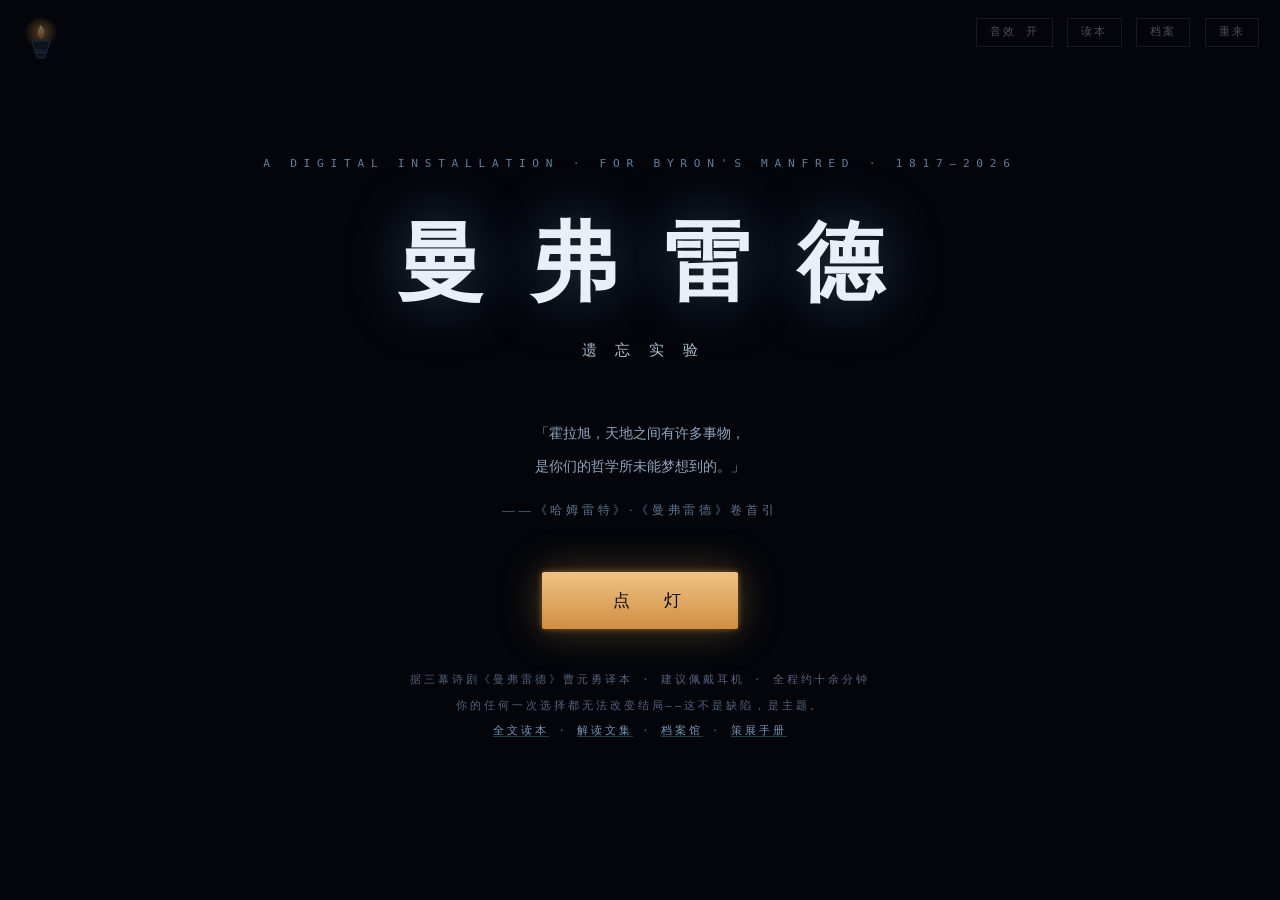
==== index.html @ 85517f80 "build: 装置/读本/文集/档案/策展手册 + 数据层与解析器" ====
<!DOCTYPE html>
<html lang="zh-CN">
<head>
<meta charset="UTF-8">
<meta name="viewport" content="width=device-width, initial-scale=1.0">
<title>曼弗雷德：遗忘实验 · 数字装置</title>
<meta name="description" content="以拜伦三幕诗剧《曼弗雷德》（曹元勇译）为底本的三幕交互数字装置：一次注定失败的遗忘实验。">
<link rel="stylesheet" href="assets/css/installation.css">
</head>
<body class="installation">

<canvas id="stage" aria-hidden="true"></canvas>
<div id="vignette" aria-hidden="true"></div>

<!-- 油灯 HUD -->
<div id="lamp-hud" aria-hidden="true">
  <svg viewBox="0 0 40 46" width="40" height="46">
    <defs>
      <radialGradient id="lh-halo" cx="50%" cy="42%" r="50%">
        <stop offset="0%" stop-color="#e8a24b" stop-opacity=".8"/>
        <stop offset="100%" stop-color="#e8a24b" stop-opacity="0"/>
      </radialGradient>
      <linearGradient id="lh-flame" x1="0" y1="1" x2="0" y2="0">
        <stop offset="0%" stop-color="#c96f2e"/>
        <stop offset="55%" stop-color="#eebb72"/>
        <stop offset="100%" stop-color="#f8e3ae"/>
      </linearGradient>
    </defs>
    <circle class="halo" cx="20" cy="18" r="17" fill="url(#lh-halo)"/>
    <path class="flame" d="M20 8 C24.6 14, 24.2 19, 20 22 C15.8 19, 15.4 14, 20 8 Z" fill="url(#lh-flame)"/>
    <path d="M11 24 h18 l-2.4 9 h-13.2 Z" fill="#1b2233" stroke="#41506b" stroke-width="1"/>
    <rect x="13" y="33" width="14" height="3" fill="#2a3450"/>
    <path d="M15 36 h10 l-1.4 5 h-7.2 Z" fill="#1b2233" stroke="#41506b" stroke-width="1"/>
  </svg>
</div>

<!-- HUD -->
<div id="hud">
  <button id="audio-toggle" class="hud-btn" type="button">音效 开</button>
  <a class="hud-btn" href="read.html">读本</a>
  <a class="hud-btn" href="atlas.html">档案</a>
  <button id="restart-btn" class="hud-btn" type="button">重来</button>
</div>

<!-- 竖排幕次 -->
<div id="scene-title" aria-live="polite"></div>

<!-- 剧场 -->
<main id="theater">
  <div id="text-column" aria-live="polite"></div>
</main>

<div id="choices" role="group" aria-label="选择"></div>
<div id="advance-hint">轻触 · 继续</div>

<!-- 入场门 -->
<div id="gate">
  <div class="eyebrow">A DIGITAL INSTALLATION · FOR BYRON'S MANFRED · 1817—2026</div>
  <h1>曼弗雷德</h1>
  <div class="sub">遗 忘 实 验</div>
  <p class="epigraph">
    「霍拉旭，天地之间有许多事物，<br>
    是你们的哲学所未能梦想到的。」
    <span class="src">——《哈姆雷特》·《曼弗雷德》卷首引</span>
  </p>
  <button id="light-btn" type="button">点 灯</button>
  <div class="fine">
    据三幕诗剧《曼弗雷德》曹元勇译本 · 建议佩戴耳机 · 全程约十余分钟<br>
    你的任何一次选择都无法改变结局——这不是缺陷，是主题。<br>
    <a href="read.html">全文读本</a> · <a href="essays.html">解读文集</a> · <a href="atlas.html">档案馆</a> · <a href="installation.html">策展手册</a>
  </div>
</div>

<script src="assets/js/audio.js"></script>
<script src="assets/js/scenes.js"></script>
<script src="assets/js/installation.js"></script>
</body>
</html>
---- assets/css/installation.css ----
/* ============================================================
   曼弗雷德：遗忘实验 —— 装置（夜世界）
   ============================================================ */
:root {
  --night: #0a1020;
  --snowlight: #dce6f2;
  --glacier: #7fa8c9;
  --lampflame: #e8a24b;
  --bloodstain: #a34a4a;
  --serif: "Noto Serif SC", "Songti SC", "STSong", "SimSun", serif;
  --mono: ui-monospace, "SF Mono", Menlo, Consolas, monospace;
}

* { box-sizing: border-box; }
html, body { height: 100%; }
body.installation {
  margin: 0;
  background: #04060c;
  color: var(--snowlight);
  font-family: var(--serif);
  overflow: hidden;
  -webkit-font-smoothing: antialiased;
}

#stage { position: fixed; inset: 0; display: block; }

/* 暗角 */
#vignette {
  position: fixed; inset: 0; pointer-events: none; z-index: 2;
  background: radial-gradient(ellipse at 50% 42%, transparent 52%, rgba(2,4,9,.55) 100%);
  transition: opacity 2s;
}
body.epilogue #vignette { background: radial-gradient(ellipse at 50% 45%, transparent 55%, rgba(90,104,128,.35) 100%); }

/* ---------- 剧场 ---------- */
#theater {
  position: fixed; inset: 0; z-index: 3;
  display: flex; flex-direction: column; align-items: center; justify-content: center;
  padding: 4.5rem 1.4rem 7.5rem;
}
#text-column {
  max-width: 36rem;
  width: 100%;
  text-align: center;
}
#text-column .who {
  font-family: var(--mono);
  font-size: .72rem;
  letter-spacing: .5em;
  color: var(--glacier);
  opacity: .85;
  margin: 1.6rem 0 .8rem;
}
#text-column .who.manfred { color: var(--lampflame); }
#text-column .ln {
  margin: 0 0 .55rem;
  font-size: 1.06rem;
  line-height: 2.15;
  letter-spacing: .12em;
  text-shadow: 0 0 18px rgba(10,16,32,.9);
  opacity: 0;
  transform: translateY(10px);
  animation: ln-in 1.1s cubic-bezier(.2,.7,.2,1) forwards;
}
@keyframes ln-in { to { opacity: 1; transform: translateY(0); } }

/* 台词变体 */
#text-column .ln.spirit { color: #b9cfe4; }
#text-column .ln.big {
  font-size: clamp(1.7rem, 5.4vw, 2.6rem);
  letter-spacing: .3em;
  line-height: 1.8;
  margin: 1.2rem 0;
  color: #f2e7d4;
  text-shadow: 0 0 34px rgba(232,162,75,.28), 0 0 4px rgba(232,162,75,.4);
}
#text-column .ln.curse { color: #d8a0a0; }
#text-column .ln.astarte {
  letter-spacing: .8em;
  font-size: 1.35rem;
  color: #e8eff8;
  animation-duration: 2.8s;
}
#text-column .ln.astarte-slow {
  letter-spacing: .4em;
  font-size: 1.1rem;
  color: #d5e1ef;
  animation-duration: 2.4s;
}
#text-column .ln.narr { color: #93a5bd; font-size: .95rem; letter-spacing: .2em; }
#text-column .ln.dirn { color: #64748f; font-size: .85rem; letter-spacing: .22em; margin: 1rem 0; }
#text-column .ln.whisper { color: #7d8fa8; font-size: .9rem; }
#text-column .ln.metaline { color: var(--lampflame); font-size: .92rem; letter-spacing: .24em; margin-top: 1.6rem; }
#text-column .gap { height: 1.1rem; }

/* 竖排幕次标题 */
#scene-title {
  position: fixed;
  top: 5.2rem; right: 1.6rem;
  z-index: 4;
  writing-mode: vertical-rl;
  letter-spacing: .7em;
  font-size: 1.5rem;
  color: rgba(220,230,242,.4);
  opacity: 0;
  transition: opacity 1.6s ease;
  pointer-events: none;
}
#scene-title.show { opacity: 1; }
#scene-title .place {
  margin-top: 1.4rem;
  font-size: .72rem;
  letter-spacing: .4em;
  color: rgba(127,168,201,.5);
}

/* ---------- 选择（脚灯） ---------- */
#choices {
  position: fixed;
  left: 0; right: 0; bottom: 5.6rem;
  z-index: 5;
  display: none;
  flex-wrap: wrap;
  gap: 1rem;
  justify-content: center;
  align-items: center;
  padding: 0 1.4rem;
}
#choices.show { display: flex; animation: choices-in .9s ease both; }
@keyframes choices-in { from { opacity: 0; transform: translateY(14px); } to { opacity: 1; transform: none; } }
#choices button {
  font-family: var(--serif);
  font-size: .95rem;
  letter-spacing: .3em;
  color: #cfdcec;
  background: rgba(10,16,32,.55);
  border: 1px solid rgba(150,172,205,.35);
  padding: .8rem 1.7rem .8rem 2rem;
  cursor: pointer;
  position: relative;
  transition: border-color .3s, color .3s, box-shadow .3s, transform .3s;
}
#choices button:hover, #choices button:focus-visible {
  border-color: var(--lampflame);
  color: #f2e7d4;
  box-shadow: 0 0 24px rgba(232,162,75,.18);
  outline: none;
}
#choices button.reject { border-color: rgba(232,162,75,.55); }
#choices button.kneel { color: #b8c4d6; }
#choices button.ash {
  pointer-events: none;
  animation: to-ash 1.1s ease forwards;
}
@keyframes to-ash {
  30% { border-color: rgba(200,140,90,.8); color: #e8b784; }
  100% {
    opacity: 0;
    transform: translateY(10px) scale(.94);
    filter: blur(3px) grayscale(1);
    letter-spacing: .6em;
  }
}
/* 按住反抗 */
#choices button.hold { min-width: 15rem; }
#choices button.hold .bar {
  position: absolute; left: 0; bottom: 0; height: 2px; width: 0%;
  background: var(--lampflame);
  box-shadow: 0 0 12px rgba(232,162,75,.6);
  transition: width .1s linear;
}

/* 点击推进提示 */
#advance-hint {
  position: fixed; bottom: 2.2rem; left: 0; right: 0;
  text-align: center; z-index: 5;
  font-size: .74rem; letter-spacing: .5em; color: rgba(127,168,201,.55);
  opacity: 0;
  transition: opacity .8s ease;
  pointer-events: none;
}
#advance-hint.show { animation: hint-breathe 3s ease-in-out infinite; }
@keyframes hint-breathe { 0%,100% { opacity: .25; } 50% { opacity: .8; } }

/* ---------- HUD ---------- */
#hud {
  position: fixed; top: 1.1rem; right: 1.3rem; z-index: 6;
  display: flex; align-items: center; gap: .9rem;
}
#hud .hud-btn {
  background: transparent; border: 1px solid rgba(150,172,205,.28);
  color: rgba(207,220,236,.75);
  font-family: var(--mono);
  font-size: .68rem; letter-spacing: .22em;
  padding: .42rem .8rem;
  cursor: pointer;
  transition: border-color .3s, color .3s;
}
#hud .hud-btn:hover { border-color: rgba(232,162,75,.6); color: #f2e7d4; }
#hud a.hud-btn { text-decoration: none; }
#lamp-hud {
  position: fixed; top: 1.05rem; left: 1.3rem; z-index: 6;
  width: 40px; height: 46px; pointer-events: none;
}
#lamp-hud .flame { transform-origin: 50% 100%; animation: flame-sway 2.4s ease-in-out infinite; }
#lamp-hud .halo { animation: halo-pulse 2.4s ease-in-out infinite; }
#lamp-hud.dying .flame, #lamp-hud.dying .halo { animation: none; }
@keyframes flame-sway { 0%,100% { transform: scaleY(1) scaleX(1); } 50% { transform: scaleY(1.12) scaleX(.9); } }
@keyframes halo-pulse { 0%,100% { opacity: .5; } 50% { opacity: .95; } }

/* ---------- 入场门（gate） ---------- */
#gate {
  position: fixed; inset: 0; z-index: 10;
  display: flex; flex-direction: column;
  align-items: center; justify-content: center;
  text-align: center;
  padding: 2rem 1.4rem;
  background: rgba(4,6,12,.55);
  transition: opacity 1.8s ease, visibility 1.8s;
}
#gate.hidden { opacity: 0; visibility: hidden; }
#gate .eyebrow {
  font-family: var(--mono); font-size: .7rem; letter-spacing: .6em;
  color: rgba(127,168,201,.75); margin-bottom: 2.2rem;
}
#gate h1 {
  margin: 0 0 1.1rem;
  font-size: clamp(3rem, 11vw, 5.4rem);
  font-weight: 700;
  letter-spacing: .55em; text-indent: .55em;
  color: #e9eff8;
  text-shadow: 0 0 60px rgba(127,168,201,.35);
}
#gate .sub {
  font-size: .95rem; letter-spacing: .5em; text-indent: .5em;
  color: rgba(207,220,236,.85); margin-bottom: 2.6rem;
}
#gate .epigraph {
  max-width: 30em; font-size: .9rem; line-height: 2.3; color: #93a5bd;
  margin-bottom: 3rem;
}
#gate .epigraph .src { display: block; margin-top: .8rem; font-size: .78rem; letter-spacing: .3em; color: #64748f; }
#gate #light-btn {
  font-family: var(--serif);
  font-size: 1.05rem;
  letter-spacing: .9em; text-indent: .9em;
  color: #0a0d14;
  background: linear-gradient(180deg, #f0c284, #cf8f42);
  border: none;
  padding: 1.05rem 2.6rem 1.05rem 3.5rem;
  cursor: pointer;
  border-radius: 2px;
  box-shadow: 0 0 40px rgba(232,162,75,.35), 0 0 6px rgba(232,162,75,.5);
  transition: transform .3s, box-shadow .3s;
}
#gate #light-btn:hover, #gate #light-btn:focus-visible {
  transform: translateY(-2px);
  box-shadow: 0 0 60px rgba(232,162,75,.5), 0 0 8px rgba(232,162,75,.7);
  outline: none;
}
#gate .fine {
  margin-top: 2.4rem;
  font-family: var(--mono); font-size: .66rem; letter-spacing: .28em;
  color: rgba(100,116,143,.85); line-height: 2.4;
}
#gate .fine a { color: rgba(127,168,201,.9); text-decoration: none; border-bottom: 1px solid rgba(127,168,201,.3); }

/* ---------- 终幕白场 ---------- */
body.epilogue #text-column .ln { color: #3d4a5e; text-shadow: none; }
body.epilogue #text-column .ln.metaline { color: #7a5a30; }
body.epilogue #scene-title { color: rgba(60,76,100,.5); }

/* 忘却按钮的失败 */
#choices button.forget { border-color: rgba(160,190,220,.5); }
#choices button.forget.fail {
  animation: forget-fail 1.2s ease forwards;
}
@keyframes forget-fail {
  0% { transform: translateX(0); }
  18% { transform: translateX(-7px); }
  36% { transform: translateX(6px); }
  54% { transform: translateX(-4px); }
  72% { transform: translateX(3px); }
  100% { transform: translateX(0); opacity: .55; }
}

/* 崩落效果（第七精灵） */
body.collapse #theater {
  animation: theater-collapse 2.4s cubic-bezier(.5,0,.8,.4) forwards;
}
@keyframes theater-collapse {
  0% { filter: none; transform: none; }
  35% { filter: blur(1.5px); transform: translateY(6px) rotate(.4deg); }
  100% { filter: blur(6px) brightness(.4); transform: translateY(70px) rotate(2deg); }
}

/* 尊重减弱动效 */
@media (prefers-reduced-motion: reduce) {
  #text-column .ln { animation-duration: .01s; animation-delay: 0s !important; transform: none; }
  #choices.show { animation: none; }
  #lamp-hud .flame, #lamp-hud .halo { animation: none; }
  body.collapse #theater { animation: none; filter: brightness(.5); }
}

/* 小屏 */
@media (max-width: 640px) {
  #scene-title { display: none; }
  #theater { padding: 4rem 1.1rem 8rem; }
  #text-column .ln { font-size: .98rem; }
}
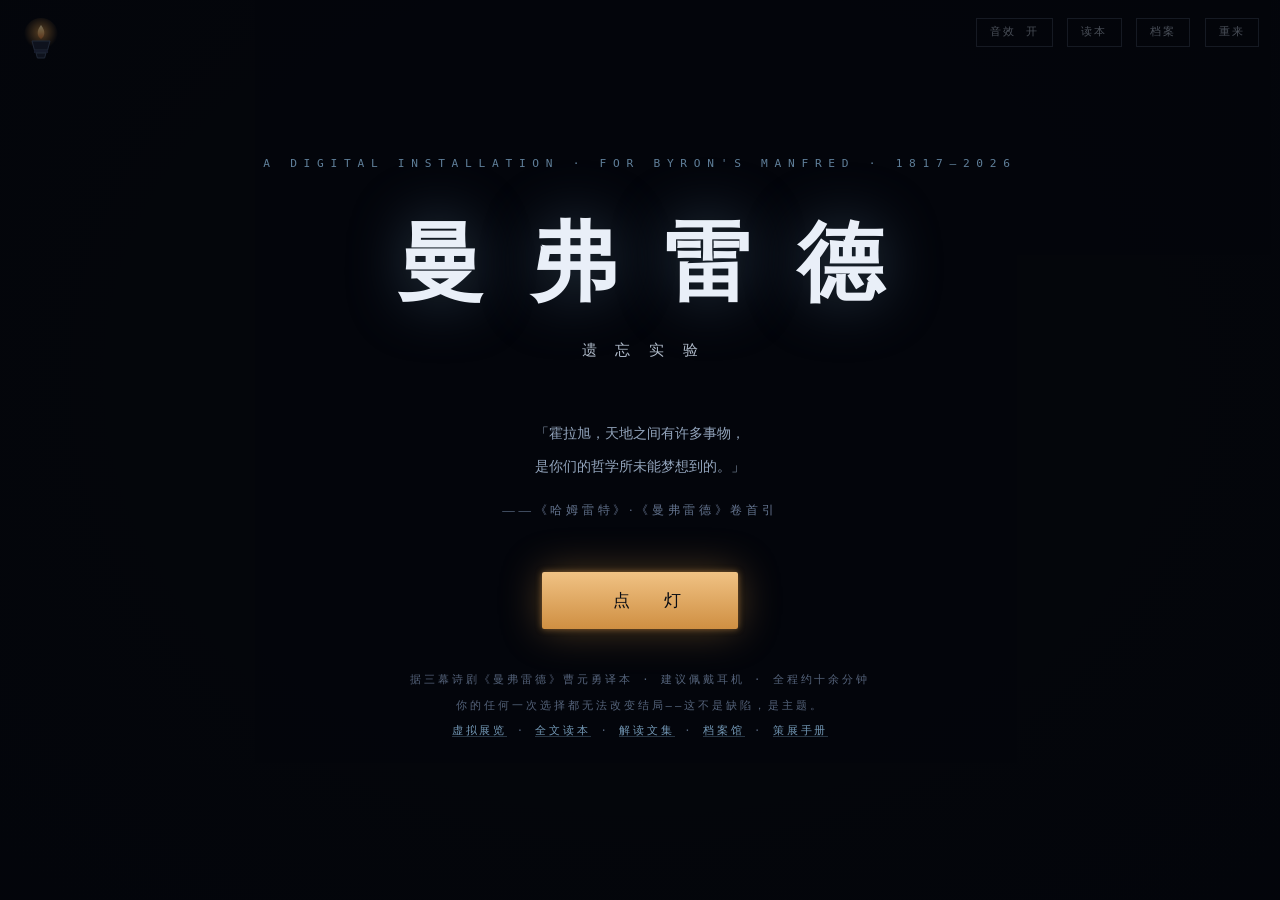
==== commit e124ac1f: "feat: 虚拟展览《午夜，一盏灯》——十厅可步入展线（2.5D引擎+灯卡+展线平面图），全站导航接入" ====
--- a/index.html
+++ b/index.html
@@ -67,7 +67,7 @@
   <div class="fine">
     据三幕诗剧《曼弗雷德》曹元勇译本 · 建议佩戴耳机 · 全程约十余分钟<br>
     你的任何一次选择都无法改变结局——这不是缺陷，是主题。<br>
-    <a href="read.html">全文读本</a> · <a href="essays.html">解读文集</a> · <a href="atlas.html">档案馆</a> · <a href="installation.html">策展手册</a>
+    <a href="exhibition.html">虚拟展览</a> · <a href="read.html">全文读本</a> · <a href="essays.html">解读文集</a> · <a href="atlas.html">档案馆</a> · <a href="installation.html">策展手册</a>
   </div>
 </div>
 
--- a/assets/css/installation.css
+++ b/assets/css/installation.css
@@ -205,6 +205,8 @@
 #lamp-hud .flame { transform-origin: 50% 100%; animation: flame-sway 2.4s ease-in-out infinite; }
 #lamp-hud .halo { animation: halo-pulse 2.4s ease-in-out infinite; }
 #lamp-hud.dying .flame, #lamp-hud.dying .halo { animation: none; }
+#lamp-hud.dying .flame { opacity: .12; }
+#lamp-hud.dying .halo { opacity: 0; }
 @keyframes flame-sway { 0%,100% { transform: scaleY(1) scaleX(1); } 50% { transform: scaleY(1.12) scaleX(.9); } }
 @keyframes halo-pulse { 0%,100% { opacity: .5; } 50% { opacity: .95; } }
 
@@ -269,6 +271,18 @@
 body.epilogue #text-column .ln { color: #3d4a5e; text-shadow: none; }
 body.epilogue #text-column .ln.metaline { color: #7a5a30; }
 body.epilogue #scene-title { color: rgba(60,76,100,.5); }
+body.epilogue #choices button {
+  color: #3d4a5e;
+  border-color: rgba(60,74,98,.55);
+  background: rgba(255,255,255,.5);
+}
+body.epilogue #choices button.reject { border-color: rgba(122,90,48,.7); color: #5a3f1e; }
+body.epilogue #choices button:hover, body.epilogue #choices button:focus-visible {
+  border-color: #a86f33; color: #2c3648; box-shadow: 0 0 18px rgba(168,111,51,.25);
+}
+body.epilogue #advance-hint { color: rgba(90,104,128,.7); }
+body.epilogue #hud .hud-btn { color: #55617a; border-color: rgba(60,74,98,.4); }
+body.epilogue #hud a.hud-btn { color: #55617a; }
 
 /* 忘却按钮的失败 */
 #choices button.forget { border-color: rgba(160,190,220,.5); }
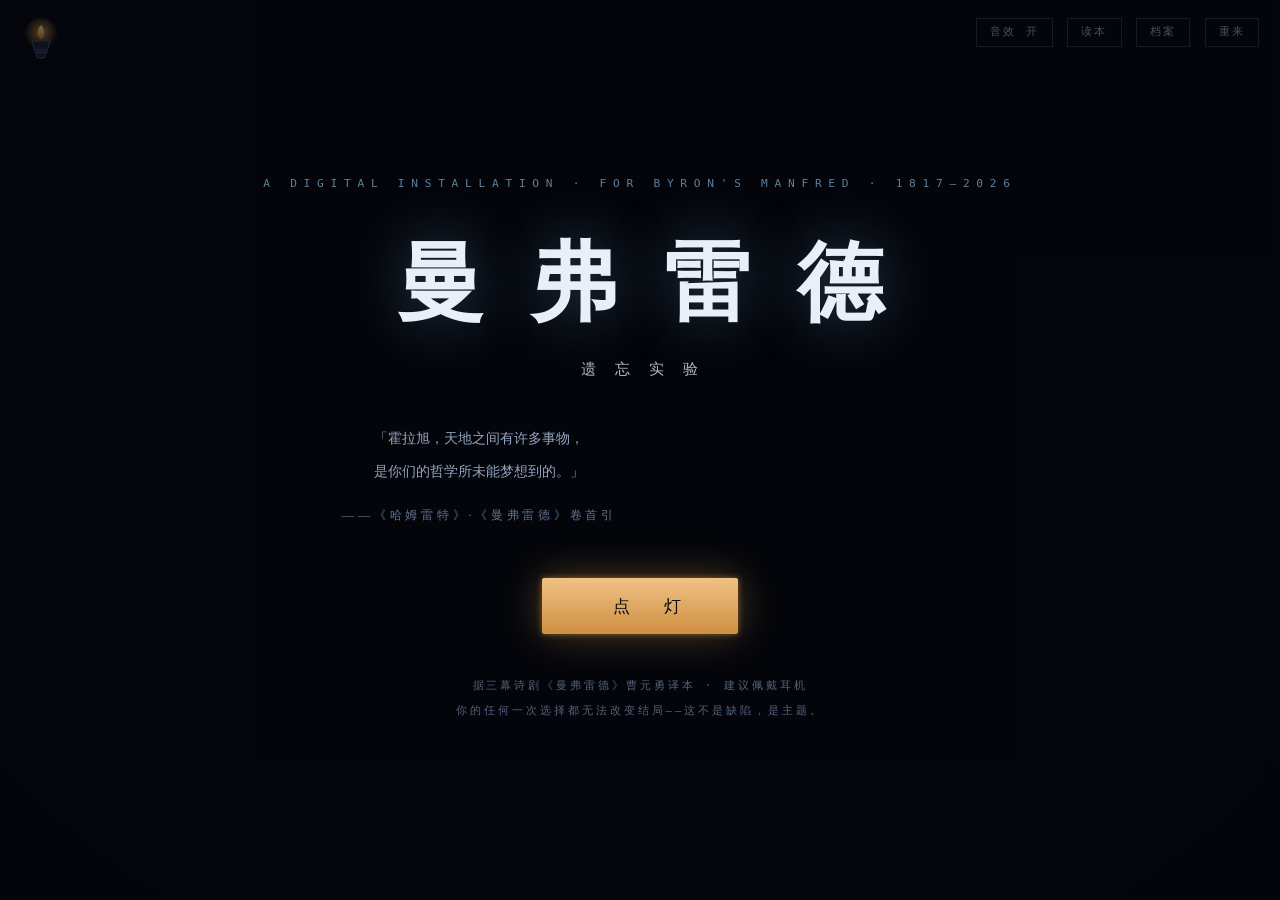
==== commit adf2ca9d: "refactor!: 第一性原理重构——首页即门厅（点灯→剧场/展馆双门+文献室），策展手册归档为 docs 方案并从站点移除" ====
--- a/index.html
+++ b/index.html
@@ -53,21 +53,49 @@
 <div id="choices" role="group" aria-label="选择"></div>
 <div id="advance-hint">轻触 · 继续</div>
 
-<!-- 入场门 -->
+<!-- 入场门：点灯 → 门厅 -->
 <div id="gate">
-  <div class="eyebrow">A DIGITAL INSTALLATION · FOR BYRON'S MANFRED · 1817—2026</div>
-  <h1>曼弗雷德</h1>
-  <div class="sub">遗 忘 实 验</div>
-  <p class="epigraph">
-    「霍拉旭，天地之间有许多事物，<br>
-    是你们的哲学所未能梦想到的。」
-    <span class="src">——《哈姆雷特》·《曼弗雷德》卷首引</span>
-  </p>
-  <button id="light-btn" type="button">点 灯</button>
-  <div class="fine">
-    据三幕诗剧《曼弗雷德》曹元勇译本 · 建议佩戴耳机 · 全程约十余分钟<br>
-    你的任何一次选择都无法改变结局——这不是缺陷，是主题。<br>
-    <a href="exhibition.html">虚拟展览</a> · <a href="read.html">全文读本</a> · <a href="essays.html">解读文集</a> · <a href="atlas.html">档案馆</a> · <a href="installation.html">策展手册</a>
+  <div id="gate-front">
+    <div class="eyebrow">A DIGITAL INSTALLATION · FOR BYRON'S MANFRED · 1817—2026</div>
+    <h1>曼弗雷德</h1>
+    <div class="sub">遗 忘 实 验</div>
+    <p class="epigraph">
+      「霍拉旭，天地之间有许多事物，<br>
+      是你们的哲学所未能梦想到的。」
+      <span class="src">——《哈姆雷特》·《曼弗雷德》卷首引</span>
+    </p>
+    <button id="light-btn" type="button">点 灯</button>
+    <div class="fine">
+      据三幕诗剧《曼弗雷德》曹元勇译本 · 建议佩戴耳机<br>
+      你的任何一次选择都无法改变结局——这不是缺陷，是主题。
+    </div>
+  </div>
+
+  <div id="foyer" class="hidden">
+    <div class="eyebrow">门 厅 · 灯 已 点 亮</div>
+    <p class="thesis">
+      同一部诗剧的两次空间化——一次在时间里发生，一次在空间里重演。<br>
+      两扇门通向同一个结局：你的任何选择都无法改变它。
+    </p>
+    <div class="doors">
+      <a class="door" id="door-theater" href="#theater-door">
+        <span class="door-no">其一 · 剧场</span>
+        <span class="door-name">遗忘实验</span>
+        <span class="door-desc">三幕交互叙事 · 生成音景<br>约十余分钟 · 灯焰伴你至终幕</span>
+        <span class="door-go">入 戏</span>
+      </a>
+      <a class="door door-museum" id="door-museum" href="exhibition.html">
+        <span class="door-no">其二 · 展馆</span>
+        <span class="door-name">午夜，一盏灯</span>
+        <span class="door-desc">九厅展线 · 随行灯卡逐厅变暗<br>约 15–20 分钟 · 脚印留在雪里</span>
+        <span class="door-go">步 入</span>
+      </a>
+    </div>
+    <div class="wing">
+      <a href="read.html">读本<span>曹元勇译全剧 · 联动目次</span></a>
+      <a href="essays.html">文集<span>六篇解读</span></a>
+      <a href="atlas.html">档案<span>两百年回声</span></a>
+    </div>
   </div>
 </div>
 
--- a/assets/css/installation.css
+++ b/assets/css/installation.css
@@ -322,3 +322,77 @@
   #theater { padding: 4rem 1.1rem 8rem; }
   #text-column .ln { font-size: .98rem; }
 }
+
+/* ---------- 门厅（点灯后） ---------- */
+#gate-front { transition: opacity 1s ease; }
+#gate-front.veiled { opacity: 0; pointer-events: none; }
+#gate.lit { background: rgba(4,6,12,.42); }
+#foyer { display: flex; flex-direction: column; align-items: center; }
+#foyer.hidden { display: none; }
+#foyer .eyebrow {
+  font-family: var(--mono); font-size: .68rem; letter-spacing: .5em;
+  color: rgba(232,162,75,.85); margin-bottom: 1.6rem;
+  animation: ln-in 1.4s ease both;
+}
+#foyer .thesis {
+  margin: 0 0 2.4rem; font-size: .92rem; line-height: 2.2;
+  letter-spacing: .12em; color: #93a5bd; max-width: 34em;
+  animation: ln-in 1.6s .2s ease both;
+}
+#foyer .doors { display: flex; gap: 1.6rem; justify-content: center; flex-wrap: wrap; }
+#foyer .door {
+  display: flex; flex-direction: column; align-items: center; gap: .55rem;
+  width: 15.5rem; padding: 2.1rem 1.4rem 1.6rem;
+  text-decoration: none; position: relative;
+  background: linear-gradient(180deg, rgba(10,16,32,.55), rgba(6,9,16,.75));
+  border: 1px solid rgba(150,172,205,.3);
+  transition: border-color .35s, box-shadow .35s, transform .35s;
+  animation: ln-in 1.6s .45s ease both;
+}
+#foyer .door::before {
+  content: ""; position: absolute; left: 0; top: 0; bottom: 0; width: 2px;
+  background: linear-gradient(180deg, rgba(232,162,75,.9), rgba(232,162,75,.1));
+}
+#foyer .door-museum::before {
+  background: linear-gradient(180deg, rgba(127,168,201,.9), rgba(127,168,201,.1));
+}
+#foyer .door:hover, #foyer .door:focus-visible {
+  border-color: rgba(232,162,75,.6);
+  box-shadow: 0 0 40px rgba(232,162,75,.14), inset 0 0 30px rgba(232,162,75,.05);
+  transform: translateY(-3px);
+  outline: none;
+}
+#foyer .door-museum:hover, #foyer .door-museum:focus-visible {
+  border-color: rgba(127,168,201,.65);
+  box-shadow: 0 0 40px rgba(127,168,201,.16), inset 0 0 30px rgba(127,168,201,.05);
+}
+#foyer .door-no { font-family: var(--mono); font-size: .66rem; letter-spacing: .4em; color: #64748f; }
+#foyer .door-name { font-size: 1.5rem; letter-spacing: .34em; text-indent: .34em; color: #e9eff8; font-weight: 700; }
+#foyer .door-desc { font-size: .76rem; line-height: 1.9; letter-spacing: .14em; color: #7d8fa8; text-align: center; }
+#foyer .door-go {
+  margin-top: .9rem; font-size: .84rem; letter-spacing: .5em; text-indent: .5em;
+  color: var(--lampflame); border: 1px solid rgba(232,162,75,.4); padding: .5rem 1.1rem;
+  transition: background .3s, color .3s;
+}
+#foyer .door-museum .door-go { color: var(--glacier); border-color: rgba(127,168,201,.4); }
+#foyer .door:hover .door-go { background: rgba(232,162,75,.12); }
+#foyer .door-museum:hover .door-go { background: rgba(127,168,201,.12); }
+#foyer .wing {
+  margin-top: 2.3rem; display: flex; gap: 2.2rem; flex-wrap: wrap; justify-content: center;
+  animation: ln-in 1.6s .7s ease both;
+}
+#foyer .wing a {
+  display: flex; flex-direction: column; gap: .15rem; text-decoration: none;
+  font-size: .95rem; letter-spacing: .3em; color: #cfdcec;
+  border-bottom: 1px solid rgba(150,172,205,.25); padding-bottom: .35rem;
+  transition: color .3s, border-color .3s;
+}
+#foyer .wing a span { font-size: .68rem; letter-spacing: .18em; color: #64748f; }
+#foyer .wing a:hover { color: var(--lampflame); border-color: rgba(232,162,75,.5); }
+@media (prefers-reduced-motion: reduce) {
+  #foyer .eyebrow, #foyer .thesis, #foyer .door, #foyer .wing { animation: none; }
+}
+@media (max-width: 700px) {
+  #foyer .doors { flex-direction: column; align-items: center; }
+  #foyer .wing { gap: 1.2rem; }
+}
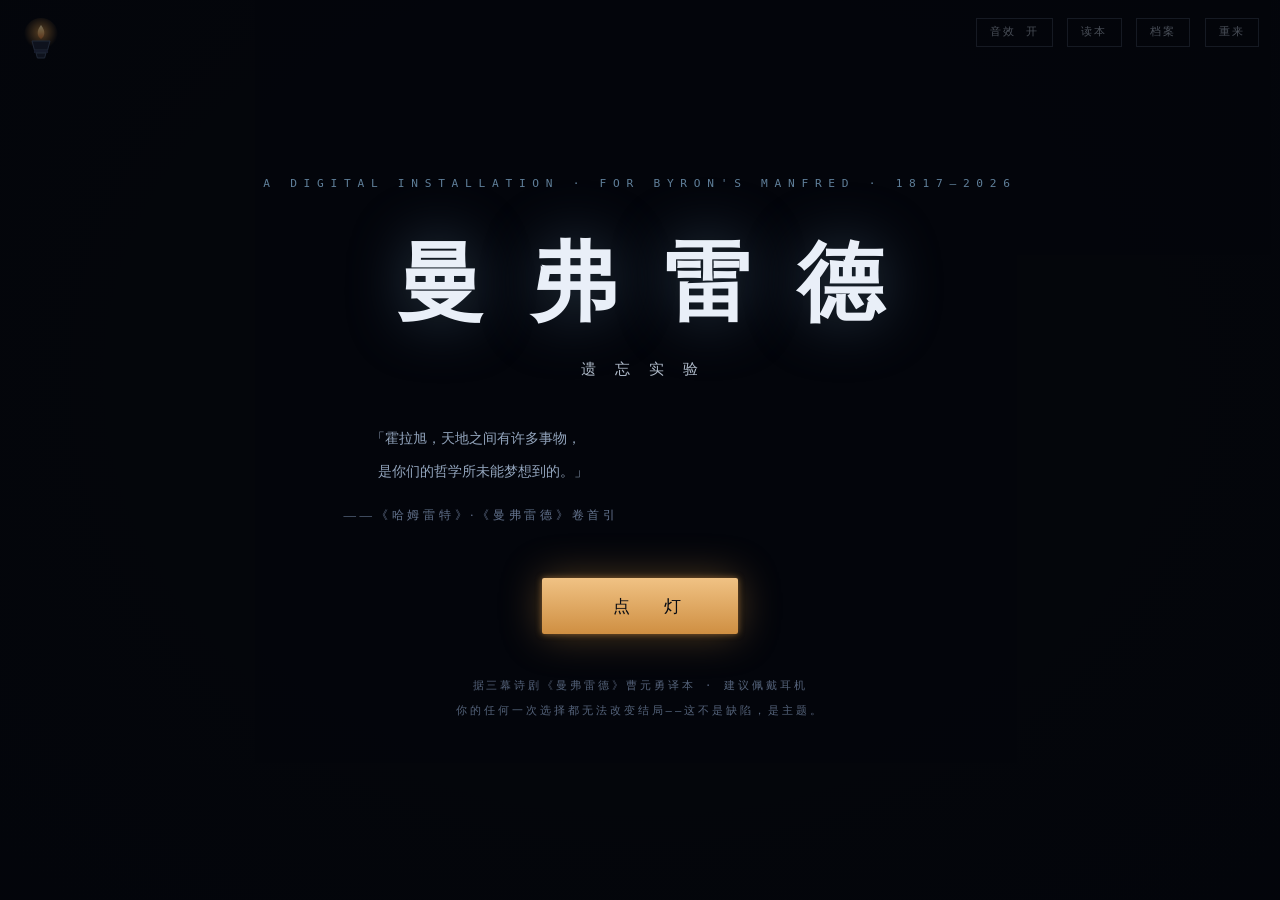
==== commit f8f881f7: "typo: 卷首引全角引号悬挂补偿（门厅+读本），读本孤行引号并入上一行" ====
--- a/index.html
+++ b/index.html
@@ -3,8 +3,8 @@
 <head>
 <meta charset="UTF-8">
 <meta name="viewport" content="width=device-width, initial-scale=1.0">
-<title>曼弗雷德：遗忘实验 · 数字装置</title>
-<meta name="description" content="以拜伦三幕诗剧《曼弗雷德》（曹元勇译）为底本的三幕交互数字装置：一次注定失败的遗忘实验。">
+<title>曼弗雷德：遗忘实验 · 剧场与展馆</title>
+<meta name="description" content="以拜伦《曼弗雷德》（曹元勇译）为锚点的数字美术馆：剧场《遗忘实验》与展馆《午夜，一盏灯》——同一部诗剧的两次空间化。">
 <link rel="stylesheet" href="assets/css/installation.css">
 </head>
 <body class="installation">
@@ -61,7 +61,7 @@
     <div class="sub">遗 忘 实 验</div>
     <p class="epigraph">
       「霍拉旭，天地之间有许多事物，<br>
-      是你们的哲学所未能梦想到的。」
+      <span class="hang-end">是你们的哲学所未能梦想到的。」</span>
       <span class="src">——《哈姆雷特》·《曼弗雷德》卷首引</span>
     </p>
     <button id="light-btn" type="button">点 灯</button>
@@ -74,7 +74,8 @@
   <div id="foyer" class="hidden">
     <div class="eyebrow">门 厅 · 灯 已 点 亮</div>
     <p class="thesis">
-      同一部诗剧的两次空间化——一次在时间里发生，一次在空间里重演。<br>
+      同一部诗剧的两次空间化——<br>
+      一次在时间里发生，一次在空间里重演。<br>
       两扇门通向同一个结局：你的任何选择都无法改变它。
     </p>
     <div class="doors">
--- a/assets/css/installation.css
+++ b/assets/css/installation.css
@@ -396,3 +396,10 @@
   #foyer .doors { flex-direction: column; align-items: center; }
   #foyer .wing { gap: 1.2rem; }
 }
+/* 点灯过渡：旧标题层绝对定位悬浮淡出，避免门厅塌陷跳位 */
+#gate-front.veiled { position: absolute; inset: 0; display: flex; flex-direction: column; align-items: center; justify-content: center; }
+
+/* 卷首引：全角引号悬挂补偿（「墨迹偏右半格、」偏左半格，机械居中会显歪） */
+#gate .epigraph { text-indent: -0.5em; }
+#gate .epigraph .hang-end { margin-right: -.5em; }
+#gate .epigraph .src { margin-right: -.3em; text-indent: 0; }
